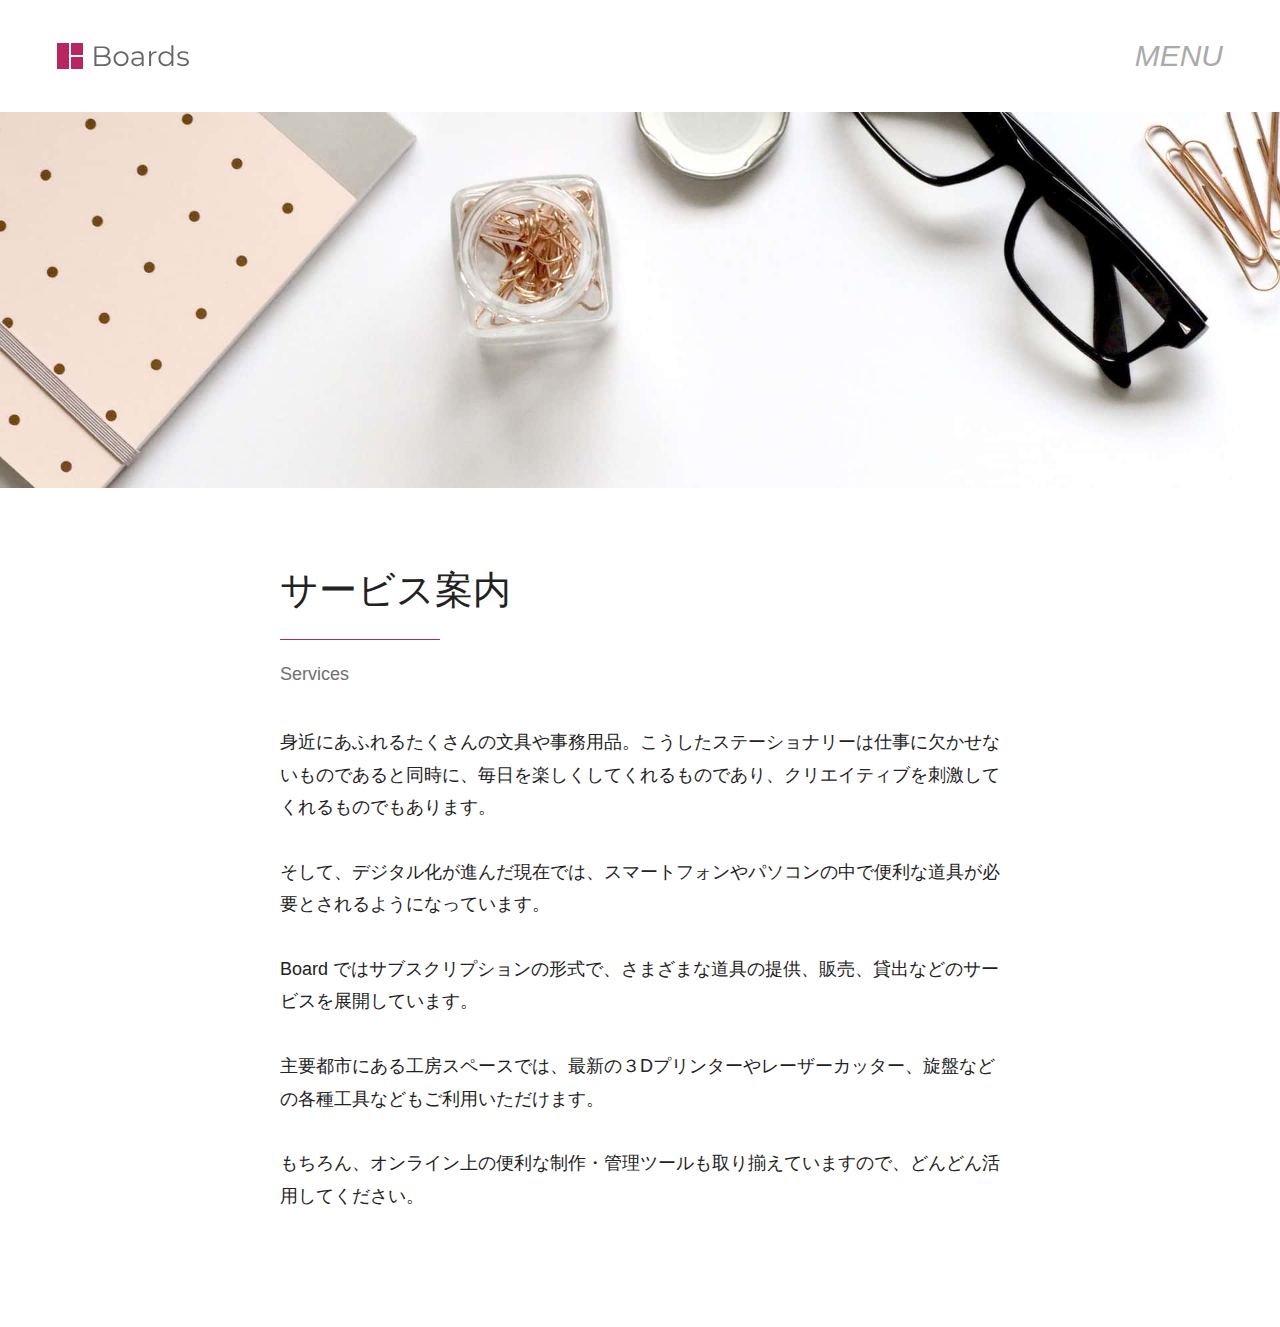
==== content.html @ f94553ca ":construction: Chapter6 completed" ====
<!DOCTYPE html>
<html lang="ja">

<head>
  <meta charset="UTF-8">
  <meta name="viewport" content="width=device-width">
  <title>サービス案内 | Boards</title>

  <link rel="precoonect" href="https://fonts.gstaticc.com">
  <link href="https://fonts.googleapis.com/css2?family=Montserrat:wght@300;400&display=s
wap" rel="stylesheet">

  <link href="https://use.fontawesome.com/releases/v5.15.3/css/all.css" integrity="sha384-SZXxX4whJ79/gErwcOYf+zWLeJdY/qpuqC4cAa9rOGUstPomtqpuNWT9wdPEn2fk" crossorigin="anonymous" rel="stylesheet">

  <link rel="stylesheet" href="style.css">
</head>

<body>

  <header class="header">
    <div class="header-container w-container">
      <div class="site">
        <a href="index.html">
          <img src="img/logo.svg" alt="Boars" width="135" height="26">
        </a>
      </div>

      <button class="navbtn">
        <i class="fas fa-bars">
          <span class="sr-only">MENU</span>
        </i>
      </button>
    </div>
  </header>

  <article class="entry">
    <figure class="entry-img" width="1600" height="470">
      <img src="img/service.jpg" alt="" width="1600" height="470">
    </figure>

    <div class="w-container">
      <h1 class="heading-decoration">サービス案内</h1>
      <p>Services</p>

      <div class="entry-container">
        <p>身近にあふれるたくさんの文具や事務用品。こうしたステーショナリーは仕事に欠かせないものであると同時に、毎日を楽しくしてくれるものであり、クリエイティブを刺激してくれるものでもあります。</p>
        <p>そして、デジタル化が進んだ現在では、スマートフォンやパソコンの中で便利な道具が必要とされるようになっています。</p>
        <p>Board ではサブスクリプションの形式で、さまざまな道具の提供、販売、貸出などのサービスを展開しています。</p>
        <p>主要都市にある工房スペースでは、最新の３Dプリンターやレーザーカッター、旋盤などの各種工具などもご利用いただけます。</p>
        <p>もちろん、オンライン上の便利な制作・管理ツールも取り揃えていますので、どんどん活用してください。</p>
      </div>
    </div>
  </article>

</body>

</html>
---- style.css ----
@charset "UTF-8";

/* 基本 */
:root {
  --v-space: clamp(90px, 9vw, 120px);
}
body {
  margin: 0;
  background-color: #eeeeee;
  color: #222222;
  font-family: sans-serif;
}

h1,
h2,
h3,
h4,
h5,
h6,
p,
figure,
ul {
  margin: 0;
  padding: 0;
  list-style: none;
}

p {
  line-height: 1.8;
}

a {
  color: inherit;
  text-decoration: none;
}

a:hover {
  filter: brightness(90%) contrast(120%);
}

img {
  display: block;
  max-width: 100%;
  height: auto;
}

/* 横幅と左右の余白 */
.w-container {
  width: min(92%, 1166%);
  margin: auto;
}

img {
  display: block;
}

/* ヘッダー */
.header {
  height: 112px;
  background-color: #ffffff;
}

.header-container {
  display: flex;
  justify-content: space-between;
  align-items: center;
  height: 100%;
}

/* ナビゲーションボタン */
.navbtn {
  padding: 0;
  outline: none;
  border: none;
  background: transparent;
  cursor: pointer;
  color: #aaaaaa;
  font-size: 30px;
}

/* ヒーロー */
.hero {
  height: 650px;
  background-image: url(img/hero.jpg);
  background-position: center;
  background-size: cover;
}

.hero-container {
  display: grid;
  justify-items: center;
  align-content: center;
  height: 100%;
}

.hero h1 {
  margin-bottom: 42px;
  font-family: 'Montserrat', sans-serif;
  font-size: clamp(48px, 5vw, 68px);
  min-height: 0vw;
  font-weight: 400;
  line-height: 1.8;
  text-align: center;
}

.hero p {
  margin-bottom: 72px;
}

/* ボタン */
.btn {
  display: block;
  width: 260px;
  padding: 10px;
  box-sizing: border-box;
  border-radius: 4px;
  background-color: #e8b368;
  color: #ffffff;
  font-size: 18px;
  text-align: center;
  text-shadow: 0 0 6px #00000052;
}

/* 画像とテキスト */
.imgtext {
  padding: var(--v-space) 0;
  background-color: #ffffff;
}

.imgtext + .imgtext {
  padding-top: 0;
}

.imgtext-container {
  display: flex;
  flex-direction: column;
  gap: clamp(45px, 6vw, 80px);
}

@media (min-width: 768px) {
  .imgtext-container {
    flex-direction: row;
    align-items: center;
  }

  .imgtext-container.reverse {
    flex-direction: row-reverse;
  }

  .imgtext-container > .text {
    flex: 1;
    min-width: 17em;
  }

  .imgtext-container > .img {
    flex: 2;
  }
}

/* タイトルとサブタイトル（赤色の短い線で装飾） */
.heading-decoration {
  font-size: clamp(30px, 3vw, 40px);
  min-height: 0vw;
  font-weight: 400;
}

.heading-decoration::after {
  display: block;
  content: '';
  width: 160px;
  height: 0;
  border-top: 1px solid #b72661;
  margin-top: 0.6em;
}

.heading-decoration + p {
  margin-top: 1em;
  margin-bottom: 2em;
  color: #707070;
  font-family: 'Montserrat' sans-serif;
  font-size: 18px;
}

/* 横幅と左右の余白 */
.w-container {
  width: min(92%, 1166px);
  margin: auto;
  position: relative;
}

/* 記事一覧 */
.posts {
  padding: var(--v-space) 0;
  background-color: #f3f1ed;
}

.posts-container {
  display: grid;
  grid-template-columns: repeat(2, 1fr);
  gap: 32px 25px;
}

@media (min-width: 768px) {
  .posts-container {
    grid-template-columns: repeat(3, 1fr);
  }
}

/* 記事一覧の記事 */
.post a {
  display: block;
}

.post h3 {
  margin: 1em 0 0 0.5em;
  font-size: clamp(12px, 2vw, 20px);
  min-height: 0vw;
}

.post p {
  max-width: 20em;
  font-size: clamp(10px, 1.6vw, 14px);
  min-height: 0vw;
}

.post img {
  aspect-ratio: 3 / 2;
  object-fit: cover;
  width: 100%;
}

@supports not (aspect-ratio: 3 / 2) {
  .post img {
    height: 180px;
  }
}

/* パーツの見出し */
.heading {
  position: absolute;
  top: calc((var(--v-space) + 0.6em) * -1);
  font-family: 'Montserrat' sans-serif;
  font-size: clamp(40px, 5.2vw, 70px);
  min-height: 0vw;
  font-weight: 300;
}

.heading span {
  display: block;
  color: #666666;
  font-size: 10px;
}

/* フッター */
.footer {
  padding: 70px 0;
  background-color: #ffffff;
  color: #707070;
  font-size: 13px;
}

.footer-container {
  display: grid;
  gap: 50px;
  justify-items: center;
}

@media (min-width: 768px) {
  .footer-container {
    grid-template-columns: auto auto;
    grid-template-rows: auto auto auto;
    gap: 20px;
  }

  .footer-container > .footer-site {
    margin-bottom: 20px;
  }

  .footer-container > *:not(.footer-sns) {
    justify-self: start;
  }

  .footer-container > .footer-sns {
    grid-column: 2;
    grid-row: 1 / 4;
    justify-self: end;
    align-self: center;
  }
}

/* フッター：SNSメニュー */
.footer-sns {
  display: flex;
  gap: 24px;
  font-size: 24px;
}

.footer-sns a {
  display: grid;
  place-items: center;
  width: 36px;
  aspect-ratio: 1 / 1;
  background-color: #cccccc;
  color: #ffffff;
  clip-path: circle(50%);
}

@supports not (aspect-ratio: 1 / 1) {
  .footer-sns a {
    height: 36px;
  }
}

/* フッター：テキストメニュー */
.footer-menu {
  display: flex;
  flex-wrap: wrap;
  justify-content: center;
  gap: 20px;
}

/*  記事 */
.entry {
  padding-bottom: var(--v-space);
  background-color: #ffffff;
}

.entry-img img {
  width: 100%;
  max-height: 400px;
  object-fit: cover;
  margin-bottom: calc(var(--v-space) * 2 / 3);
}

.entry .w-container {
  max-width: 720px;
}

.entry .header-decoration {
  font-size: clamp(30px, 6.25vw, 48px);
}

.entry-container {
  font-size: clamp(16px, 2.4vw, 18px);
}

.entry-container :where(h1, h2, h3, h4, h5, h6, p, figure, ul) {
  margin-top: revert;
  margin-bottom: revert;
  padding: revert;
  list-style: revert;
}

.entry-container p {
  margin: 1.8em 0;
}

.entry-container > :first-child {
  margin-top: 0;
}

.entry-container > :last-child {
  margin-bottom: 0;
}
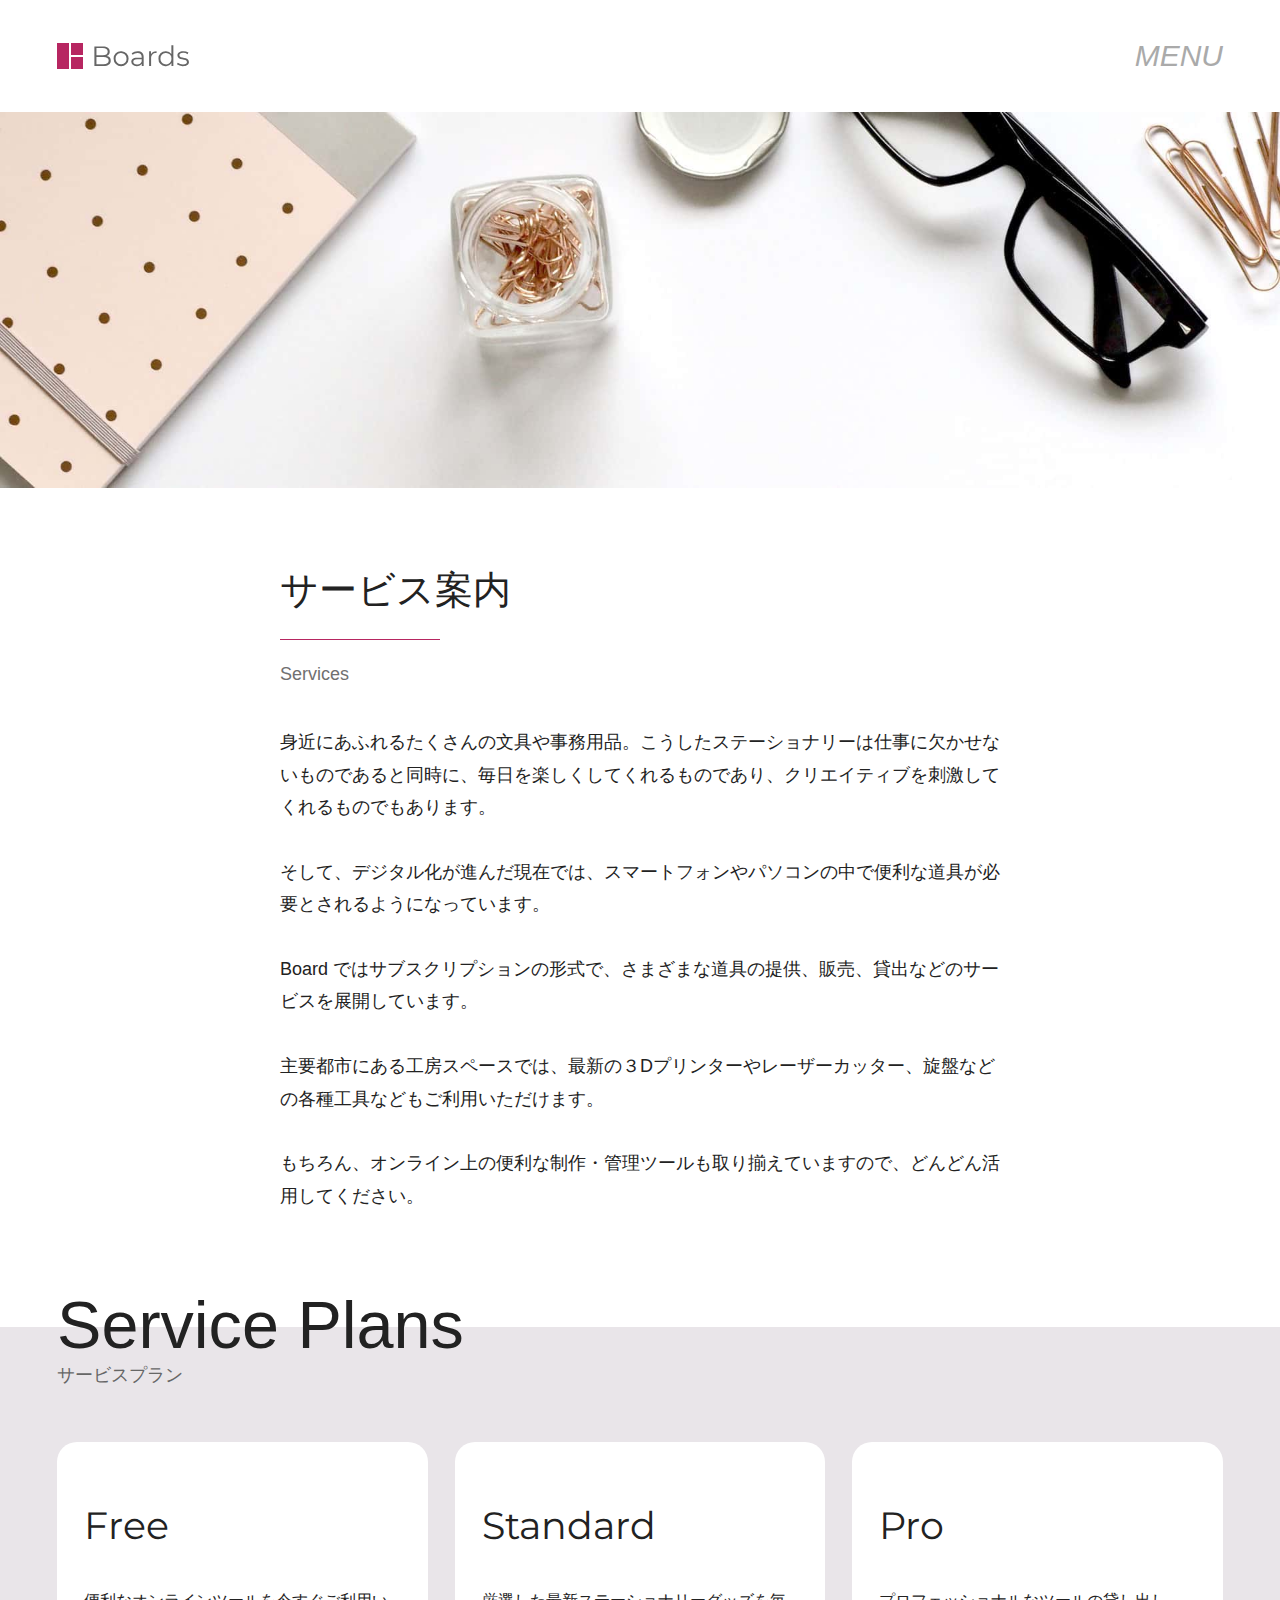
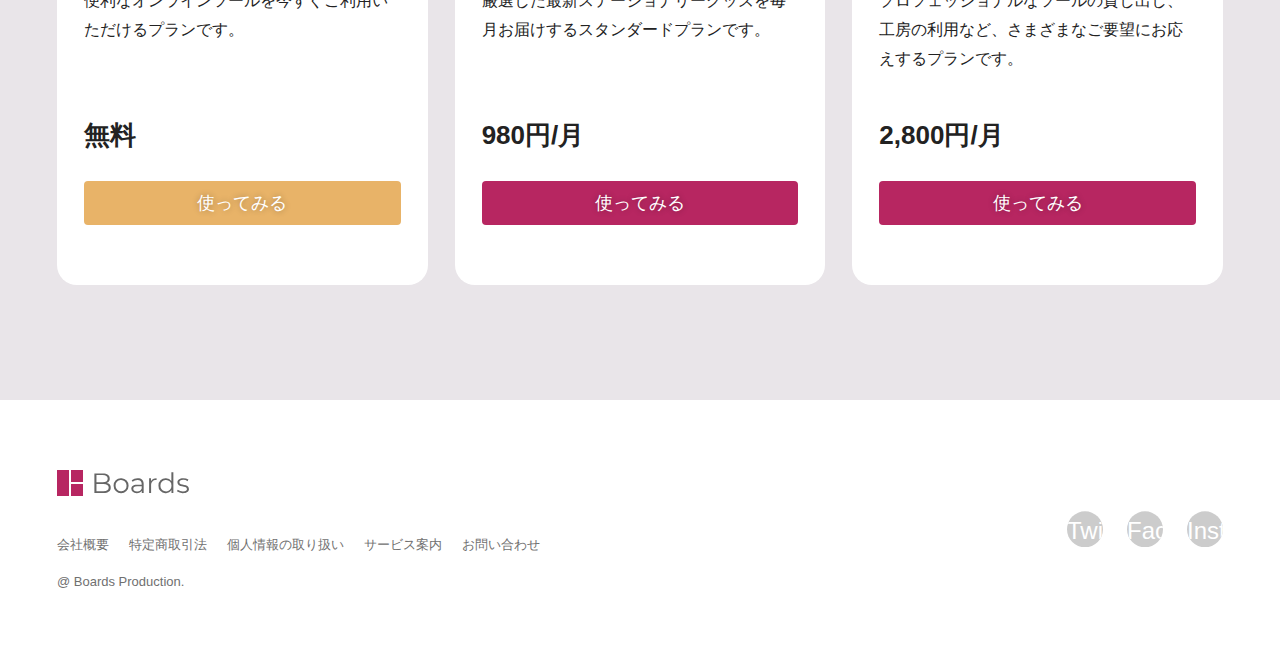
==== commit 07a5f6c4: ":construction: Chapter7 completed" ====
--- a/content.html
+++ b/content.html
@@ -52,6 +52,81 @@
     </div>
   </article>
 
+  <section class="plans">
+    <div class="w-container">
+      <h2 class="heading">
+        Service Plans
+        <span>サービスプラン</span>
+      </h2>
+
+      <div class="plans-container">
+        <div class="plan">
+          <h3>Free</h3>
+          <p class="desc">便利なオンラインツールを今すぐご利用いただけるプランです。</p>
+          <p class="price">無料</p>
+          <a href="#" class="btn">使ってみる</a>
+        </div>
+
+        <div class="plan">
+          <h3>Standard</h3>
+          <p class="desc">厳選した最新ステーショナリーグッズを毎月お届けするスタンダードプランです。</p>
+          <p class="price">980円/月</p>
+          <a href="#" class="btn btn-accent">使ってみる</a>
+        </div>
+
+        <div class="plan">
+          <h3>Pro</h3>
+          <p class="desc">プロフェッショナルなツールの貸し出し、工房の利用など、さまざまなご要望にお応えするプランです。</p>
+          <p class="price">2,800円/月</p>
+          <a href="#" class="btn btn-accent">使ってみる</a>
+        </div>
+      </div>
+    </div>
+  </section>
+
+  <footer class="footer">
+    <div class="footer-container w-container">
+      <div class="footer-site">
+        <a href="index.html">
+          <img src="img/logo.svg" alt="Boards" width="135" height="26">
+        </a>
+      </div>
+
+      <ul class="footer-sns">
+        <li>
+          <a href="#">
+            <i class="fab fa-twitter"></i>
+            <span class="sr-only">Twitter</span>
+          </a>
+        </li>
+        <li>
+          <a href="#">
+            <i class="fab fa-facebook-f"></i>
+            <span class="sr-only">Facebook</span>
+          </a>
+        </li>
+        <li>
+          <a href="#">
+            <i class="fab fa-instagram"></i>
+            <span class="sr-only">Instagram</span>
+          </a>
+        </li>
+      </ul>
+
+      <ul class="footer-menu">
+        <li><a href="#">会社概要</a></li>
+        <li><a href="#">特定商取引法</a></li>
+        <li><a href="#">個人情報の取り扱い</a></li>
+        <li><a href="content.html">サービス案内</a></li>
+        <li><a href="#">お問い合わせ</a></li>
+      </ul>
+
+      <div class="footer-copy">
+        @ Boards Production.
+      </div>
+    </div>
+  </footer>
+
 </body>
 
 </html>
--- a/style.css
+++ b/style.css
@@ -121,6 +121,10 @@
   text-shadow: 0 0 6px #00000052;
 }
 
+.btn-accent {
+  background-color: #b72661;
+}
+
 /* 画像とテキスト */
 .imgtext {
   padding: var(--v-space) 0;
@@ -248,7 +252,7 @@
 .heading span {
   display: block;
   color: #666666;
-  font-size: 10px;
+  font-size: 18px;
 }
 
 /* フッター */
@@ -362,3 +366,51 @@
 .entry-container > :last-child {
   margin-bottom: 0;
 }
+
+/* プラン */
+.plans {
+  padding: var(--v-space) 0;
+  background-color: #e9e5e9;
+}
+
+.plans-container {
+  display: grid;
+  gap: 27px;
+}
+
+@media (min-width: 768px) {
+  .plans-container {
+    grid-template-columns: repeat(3, 1fr);
+  }
+}
+
+/* プラン：カード */
+.plan {
+  display: flex;
+  flex-direction: column;
+  padding: 60px 27px;
+  border-radius: 20px;
+  background-color: #ffffff;
+}
+
+.plan h3 {
+  margin-bottom: 38px;
+  font-family: 'Montserrat', sans-serif;
+  font-size: 38px;
+  font-weight: 400;
+}
+
+.plan .desc {
+  margin-bottom: 38px;
+}
+
+.plan .price {
+  margin-top: auto;
+  margin-bottom: 22px;
+  font-size: 26px;
+  font-weight: bold;
+}
+
+.plan .btn {
+  width: auto;
+}
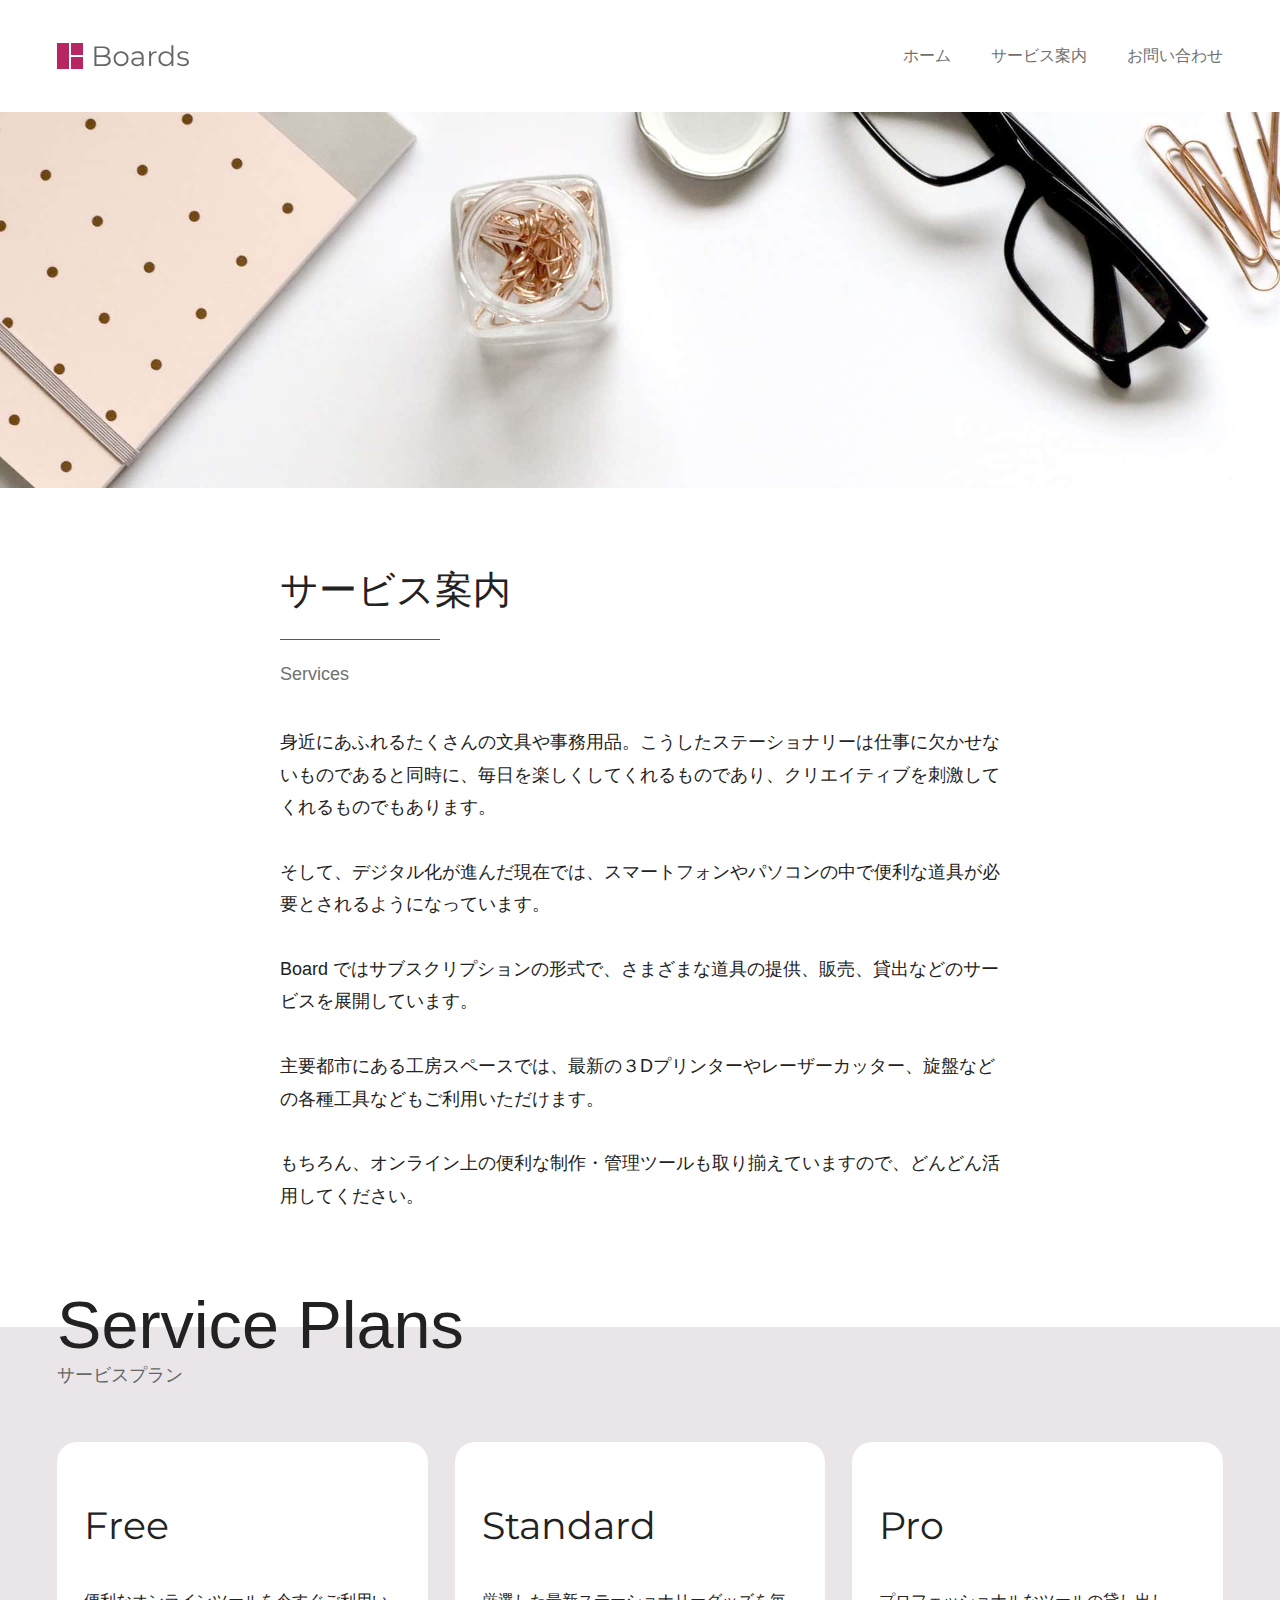
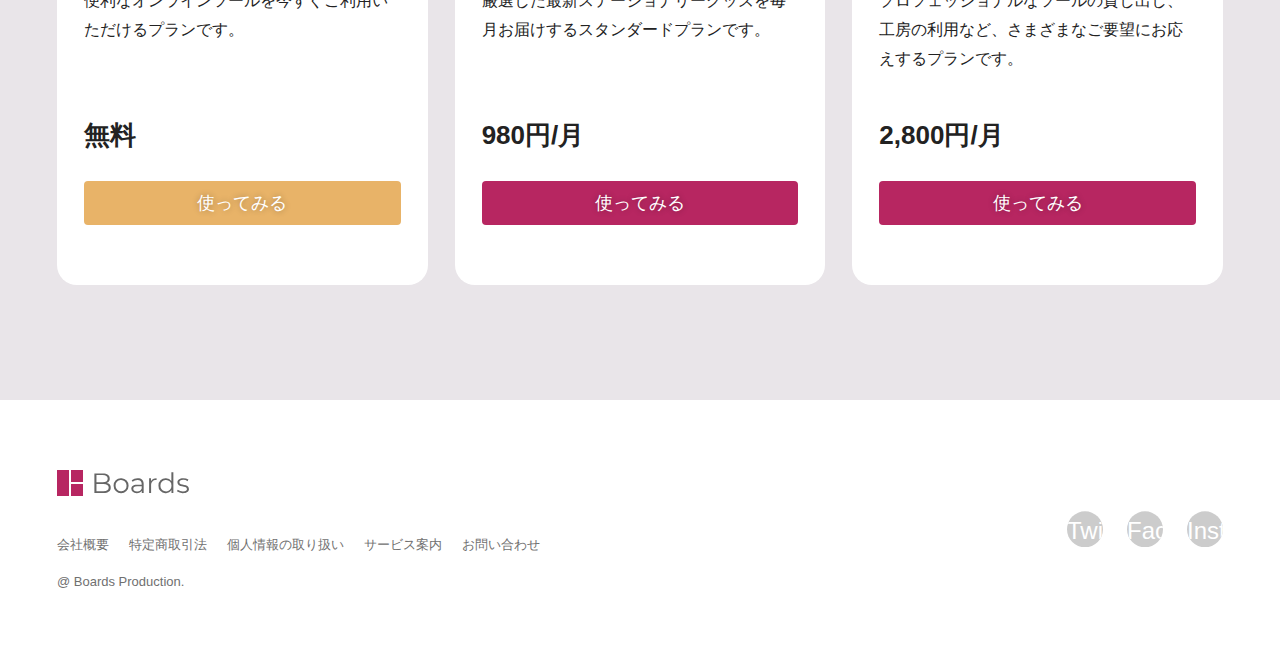
==== commit 648a13aa: ":construction: Chapter8 completed" ====
--- a/content.html
+++ b/content.html
@@ -21,15 +21,23 @@
     <div class="header-container w-container">
       <div class="site">
         <a href="index.html">
-          <img src="img/logo.svg" alt="Boars" width="135" height="26">
+          <img src="img/logo.svg" alt="Boards" width="135" height="26">
         </a>
       </div>
 
-      <button class="navbtn">
-        <i class="fas fa-bars">
-          <span class="sr-only">MENU</span>
-        </i>
+      <button class="navbtn" onClick="document.querySelector('html').classList.toggle('open')">
+        <i class="fas fa-bars"></i>
+        <i class="fas fa-times"></i>
+        <span class="sr-only">MENU</span>
       </button>
+
+      <nav class="nav">
+        <ul>
+          <li><a href="index.html">ホーム</a></li>
+          <li><a href="content.html">サービス案内</a></li>
+          <li><a href="">お問い合わせ</a></li>
+        </ul>
+      </nav>
     </div>
   </header>
 
--- a/style.css
+++ b/style.css
@@ -78,6 +78,70 @@
   font-size: 30px;
 }
 
+.open .navbtn {
+  z-index: 110;
+  color: #ffffff;
+}
+
+.navbtn .fa-bars {
+  display: revert;
+}
+.open .navbtn .fa-bars {
+  display: none;
+}
+
+.navbtn .fa-times {
+  display: none;
+}
+.open .navbtn .fa-times {
+  display: revert;
+}
+
+@media (min-width: 768px) {
+  .navbtn {
+    display: none;
+  }
+}
+
+/* ナビゲーションメニュー:モバイル */
+@media (max-width: 767px) {
+  .nav {
+    position: fixed;
+    inset: 0 -100% 0 100%;
+    z-index: 100;
+    background-color: #4e483ae6;
+    transition: transform 0.3s;
+  }
+
+  .open .nav {
+    transform: translate(-100%, 0);
+  }
+
+  .open body {
+    position: fixed;
+    overflow: hidden;
+  }
+
+  .nav ul {
+    display: flex;
+    flex-direction: column;
+    justify-content: center;
+    align-items: center;
+    height: 100%;
+    gap: 40px;
+    color: #ffffff;
+  }
+}
+
+/* ナビゲーションメニュー:PC */
+@media (min-width: 768px) {
+  .nav ul {
+    display: flex;
+    gap: 40px;
+    color: #707070;
+  }
+}
+
 /* ヒーロー */
 .hero {
   height: 650px;
